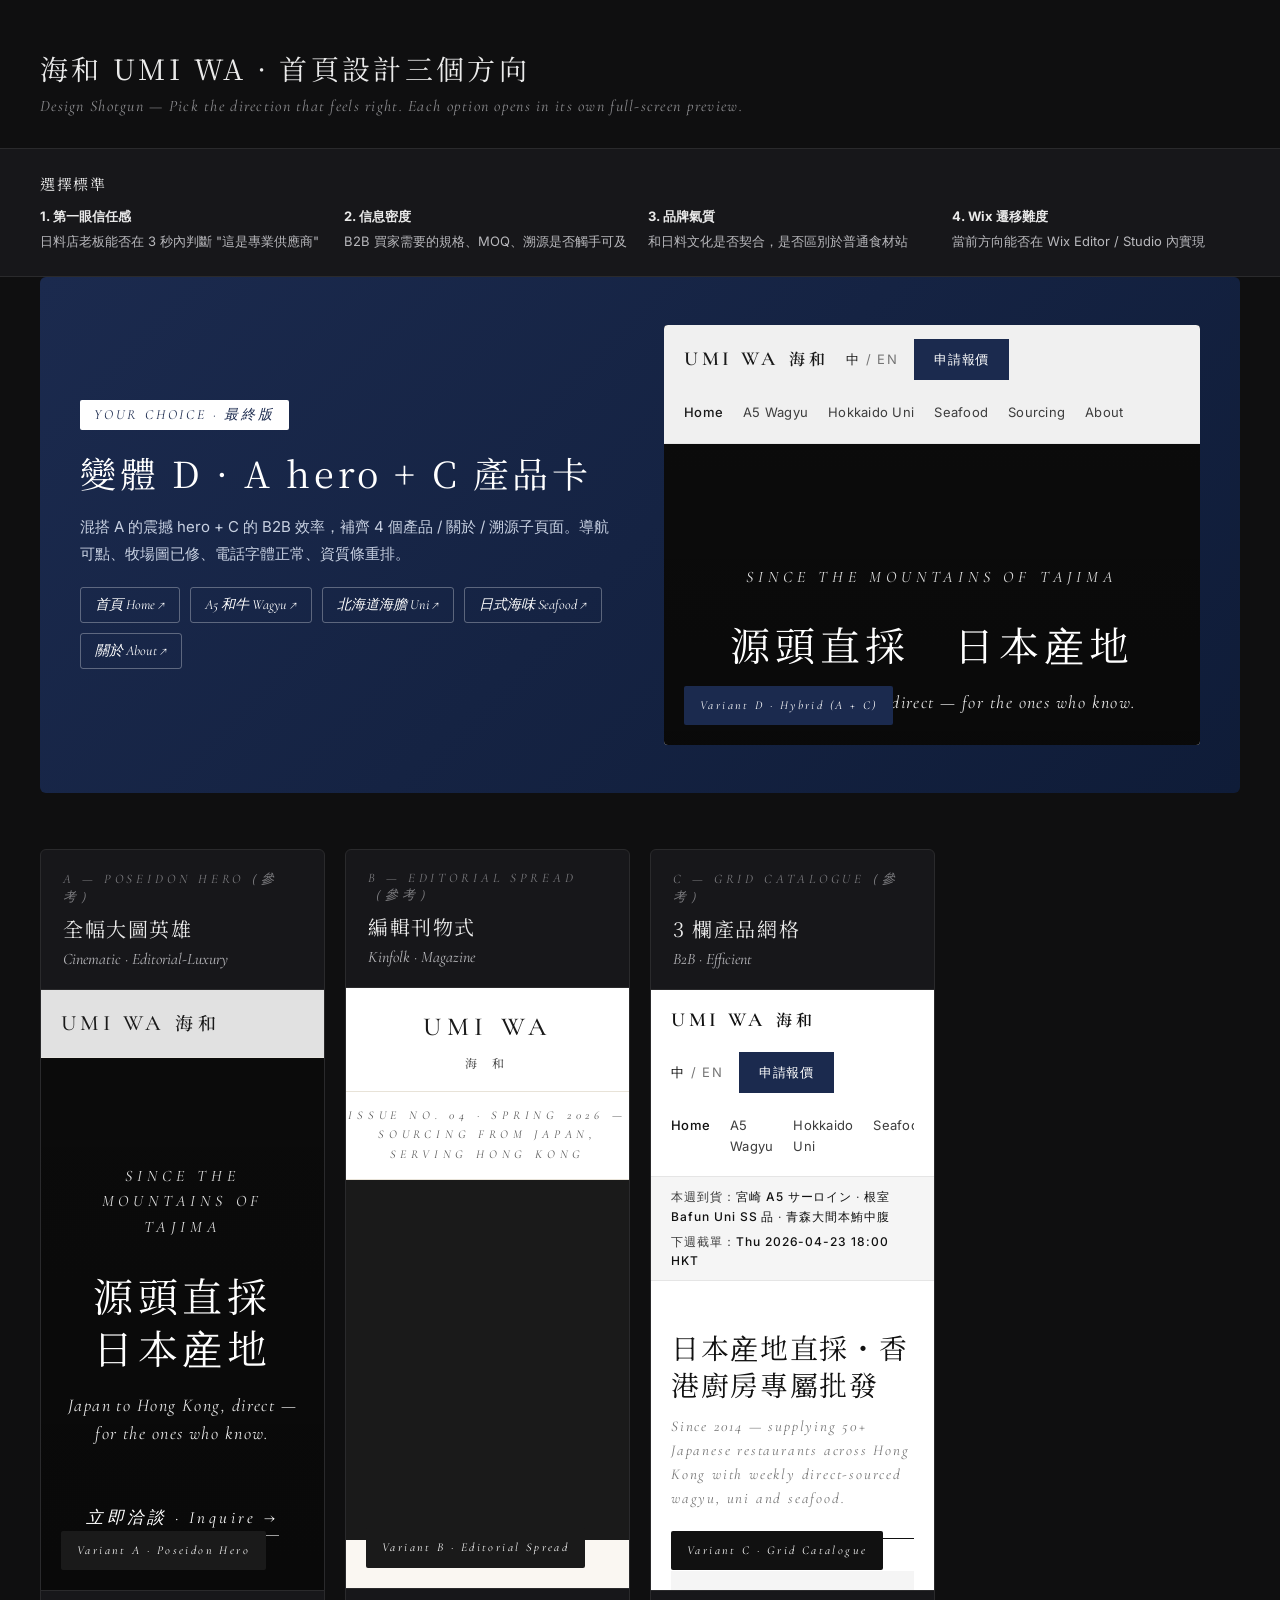
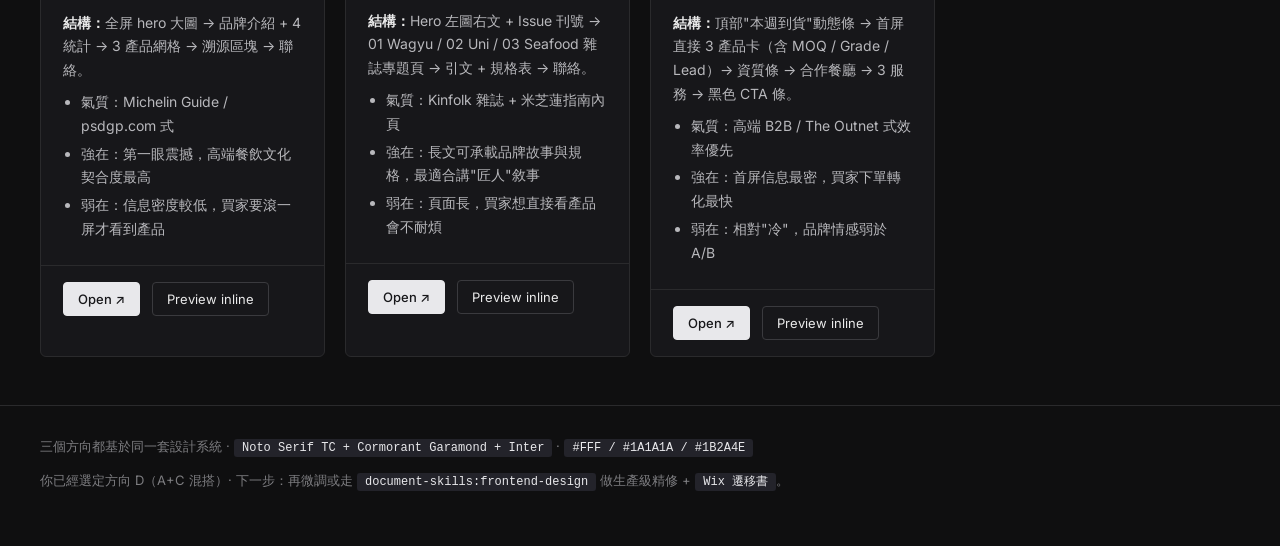
==== index.html @ c796cde1 "init: 海和 wagyuunihk 3-variant prototypes + hybrid D" ====
<!doctype html>
<html lang="zh-Hant">
<head>
<meta charset="utf-8">
<meta name="viewport" content="width=device-width,initial-scale=1">
<title>海和 UMI WA · 三個方向對比板 Design Shotgun</title>
<link href="https://fonts.googleapis.com/css2?family=Cormorant+Garamond:ital,wght@0,500;1,400&family=Inter:wght@400;500;600&family=Noto+Serif+TC:wght@400;500&display=swap" rel="stylesheet">
<style>
  *, *::before, *::after { box-sizing: border-box; }
  body { margin: 0; font-family: "Inter", "PingFang TC", sans-serif; background: #0f0f10; color: #eaeaea; }
  a { color: inherit; text-decoration: none; }
  header {
    padding: 48px 40px 32px; border-bottom: 1px solid #2a2a2c;
  }
  h1 {
    font-family: "Noto Serif TC", serif; font-weight: 400; font-size: 28px; letter-spacing: .12em; margin: 0 0 8px;
  }
  header p {
    font-family: "Cormorant Garamond", serif; font-style: italic; color: #8b8b8e; font-size: 16px; letter-spacing: .08em; margin: 0;
  }
  .grid {
    display: grid; grid-template-columns: repeat(4, 1fr); gap: 20px; padding: 32px 40px 48px;
  }
  .hero-d {
    background: linear-gradient(135deg, #1b2a4e 0%, #0f1c38 100%);
    padding: 48px 40px; margin: 0 40px 24px;
    border-radius: 6px; color: #fff;
    display: grid; grid-template-columns: 1fr 1fr; gap: 48px; align-items: center;
  }
  .hero-d h2 {
    font-family: "Noto Serif TC", serif; font-weight: 400; font-size: 36px;
    letter-spacing: .1em; line-height: 1.3; margin: 0 0 16px;
  }
  .hero-d .tag {
    display: inline-block; background: #fff; color: #1b2a4e; padding: 6px 14px;
    font-family: "Cormorant Garamond", serif; font-style: italic; font-size: 14px;
    letter-spacing: .2em; border-radius: 2px; margin-bottom: 20px;
  }
  .hero-d p { color: #c8d1e2; line-height: 1.8; font-size: 15px; margin-bottom: 20px; }
  .hero-d .pages {
    display: flex; flex-wrap: wrap; gap: 10px; margin-top: 20px;
  }
  .hero-d .pages a {
    font-family: "Cormorant Garamond", serif; font-style: italic; font-size: 14px;
    color: #fff; border: 1px solid rgba(255,255,255,.3); padding: 8px 14px; border-radius: 3px;
    transition: all .15s;
  }
  .hero-d .pages a:hover { background: #fff; color: #1b2a4e; }
  .hero-d iframe { border: none; border-radius: 4px; height: 420px; width: 100%; background: #fff; }
  .card.recommended::before {
    content: "★ 你選定的方向"; position: absolute; top: -10px; left: 18px;
    background: #1b2a4e; color: #fff; padding: 4px 12px; font-size: 11px;
    font-family: "Cormorant Garamond", serif; font-style: italic; letter-spacing: .2em;
    border-radius: 2px;
  }
  .card { position: relative; }
  .card {
    background: #17171a; border: 1px solid #2a2a2c; border-radius: 6px; overflow: hidden; display: flex; flex-direction: column;
    transition: border-color .2s;
  }
  .card:hover { border-color: #555; }
  .card-head {
    padding: 20px 22px; border-bottom: 1px solid #2a2a2c;
  }
  .card-num {
    font-family: "Cormorant Garamond", serif; font-style: italic; font-size: 13px; letter-spacing: .3em;
    color: #7d7d80; text-transform: uppercase; margin-bottom: 8px;
  }
  .card-name {
    font-family: "Noto Serif TC", serif; font-size: 20px; letter-spacing: .08em; margin-bottom: 6px;
  }
  .card-tag {
    font-family: "Cormorant Garamond", serif; font-style: italic; color: #b8b8bc; font-size: 16px;
  }
  iframe {
    width: 100%; height: 600px; border: none; background: #fff;
    transform-origin: top left;
  }
  .card-desc {
    padding: 20px 22px; border-top: 1px solid #2a2a2c; font-size: 14px; color: #b8b8bc; line-height: 1.7;
  }
  .card-desc ul { margin: 8px 0 0; padding-left: 18px; }
  .card-desc li { margin-bottom: 4px; }
  .card-actions {
    padding: 16px 22px; border-top: 1px solid #2a2a2c; display: flex; gap: 12px;
  }
  .btn {
    font-size: 13px; padding: 8px 14px; border: 1px solid #3a3a3e; border-radius: 4px; color: #eaeaea;
  }
  .btn:hover { background: #23232a; border-color: #555; }
  .btn-primary { background: #e8e8eb; color: #17171a; border-color: #e8e8eb; font-weight: 500; }
  .btn-primary:hover { background: #fff; }
  footer {
    padding: 32px 40px 56px; border-top: 1px solid #2a2a2c; color: #7d7d80; font-size: 13px;
  }
  footer code { background: #23232a; padding: 2px 8px; border-radius: 3px; color: #e8e8eb; font-size: 12px; }
  .criteria {
    padding: 24px 40px; background: #17171a; border-bottom: 1px solid #2a2a2c;
  }
  .criteria h3 { font-family: "Noto Serif TC", serif; font-weight: 400; font-size: 15px; letter-spacing: .1em; margin: 0 0 12px; color: #eaeaea; }
  .criteria-grid { display: grid; grid-template-columns: repeat(4, 1fr); gap: 16px; }
  .criteria-item { font-size: 13px; color: #b8b8bc; line-height: 1.6; }
  .criteria-item b { color: #eaeaea; display: block; margin-bottom: 4px; }
</style>
</head>
<body>

<header>
  <h1>海和 UMI WA · 首頁設計三個方向</h1>
  <p>Design Shotgun — Pick the direction that feels right. Each option opens in its own full-screen preview.</p>
</header>

<section class="criteria">
  <h3>選擇標準</h3>
  <div class="criteria-grid">
    <div class="criteria-item"><b>1. 第一眼信任感</b>日料店老板能否在 3 秒內判斷 "這是專業供應商"</div>
    <div class="criteria-item"><b>2. 信息密度</b>B2B 買家需要的規格、MOQ、溯源是否觸手可及</div>
    <div class="criteria-item"><b>3. 品牌氣質</b>和日料文化是否契合，是否區別於普通食材站</div>
    <div class="criteria-item"><b>4. Wix 遷移難度</b>當前方向能否在 Wix Editor / Studio 內實現</div>
  </div>
</section>

<section class="hero-d">
  <div>
    <div class="tag">YOUR CHOICE · 最終版</div>
    <h2>變體 D · A hero + C 產品卡</h2>
    <p>混搭 A 的震撼 hero + C 的 B2B 效率，補齊 4 個產品 / 關於 / 溯源子頁面。導航可點、牧場圖已修、電話字體正常、資質條重排。</p>
    <div class="pages">
      <a href="variant-d/index.html" target="_blank">首頁 Home ↗</a>
      <a href="variant-d/wagyu.html" target="_blank">A5 和牛 Wagyu ↗</a>
      <a href="variant-d/uni.html" target="_blank">北海道海膽 Uni ↗</a>
      <a href="variant-d/seafood.html" target="_blank">日式海味 Seafood ↗</a>
      <a href="variant-d/about.html" target="_blank">關於 About ↗</a>
    </div>
  </div>
  <iframe src="variant-d/index.html" title="Variant D preview"></iframe>
</section>

<section class="grid">

  <div class="card">
    <div class="card-head">
      <div class="card-num">A — Poseidon Hero（參考）</div>
      <div class="card-name">全幅大圖英雄</div>
      <div class="card-tag">Cinematic · Editorial-Luxury</div>
    </div>
    <iframe src="variant-a/index.html" title="Variant A"></iframe>
    <div class="card-desc">
      <strong style="color:#eaeaea">結構：</strong>全屏 hero 大圖 → 品牌介紹 + 4 統計 → 3 產品網格 → 溯源區塊 → 聯絡。
      <ul>
        <li>氣質：Michelin Guide / psdgp.com 式</li>
        <li>強在：第一眼震撼，高端餐飲文化契合度最高</li>
        <li>弱在：信息密度較低，買家要滾一屏才看到產品</li>
      </ul>
    </div>
    <div class="card-actions">
      <a class="btn btn-primary" href="variant-a/index.html" target="_blank">Open ↗</a>
      <a class="btn" href="variant-a/index.html">Preview inline</a>
    </div>
  </div>

  <div class="card">
    <div class="card-head">
      <div class="card-num">B — Editorial Spread（參考）</div>
      <div class="card-name">編輯刊物式</div>
      <div class="card-tag">Kinfolk · Magazine</div>
    </div>
    <iframe src="variant-b/index.html" title="Variant B"></iframe>
    <div class="card-desc">
      <strong style="color:#eaeaea">結構：</strong>Hero 左圖右文 + Issue 刊號 → 01 Wagyu / 02 Uni / 03 Seafood 雜誌專題頁 → 引文 + 規格表 → 聯絡。
      <ul>
        <li>氣質：Kinfolk 雜誌 + 米芝蓮指南內頁</li>
        <li>強在：長文可承載品牌故事與規格，最適合講"匠人"敘事</li>
        <li>弱在：頁面長，買家想直接看產品會不耐煩</li>
      </ul>
    </div>
    <div class="card-actions">
      <a class="btn btn-primary" href="variant-b/index.html" target="_blank">Open ↗</a>
      <a class="btn" href="variant-b/index.html">Preview inline</a>
    </div>
  </div>

  <div class="card">
    <div class="card-head">
      <div class="card-num">C — Grid Catalogue（參考）</div>
      <div class="card-name">3 欄產品網格</div>
      <div class="card-tag">B2B · Efficient</div>
    </div>
    <iframe src="variant-c/index.html" title="Variant C"></iframe>
    <div class="card-desc">
      <strong style="color:#eaeaea">結構：</strong>頂部"本週到貨"動態條 → 首屏直接 3 產品卡（含 MOQ / Grade / Lead）→ 資質條 → 合作餐廳 → 3 服務 → 黑色 CTA 條。
      <ul>
        <li>氣質：高端 B2B / The Outnet 式效率優先</li>
        <li>強在：首屏信息最密，買家下單轉化最快</li>
        <li>弱在：相對"冷"，品牌情感弱於 A/B</li>
      </ul>
    </div>
    <div class="card-actions">
      <a class="btn btn-primary" href="variant-c/index.html" target="_blank">Open ↗</a>
      <a class="btn" href="variant-c/index.html">Preview inline</a>
    </div>
  </div>

</section>

<footer>
  三個方向都基於同一套設計系統 · <code>Noto Serif TC + Cormorant Garamond + Inter</code> · <code>#FFF / #1A1A1A / #1B2A4E</code><br><br>
  你已經選定方向 D（A+C 混搭）· 下一步：再微調或走 <code>document-skills:frontend-design</code> 做生產級精修 + <code>Wix 遷移書</code>。
</footer>

</body>
</html>
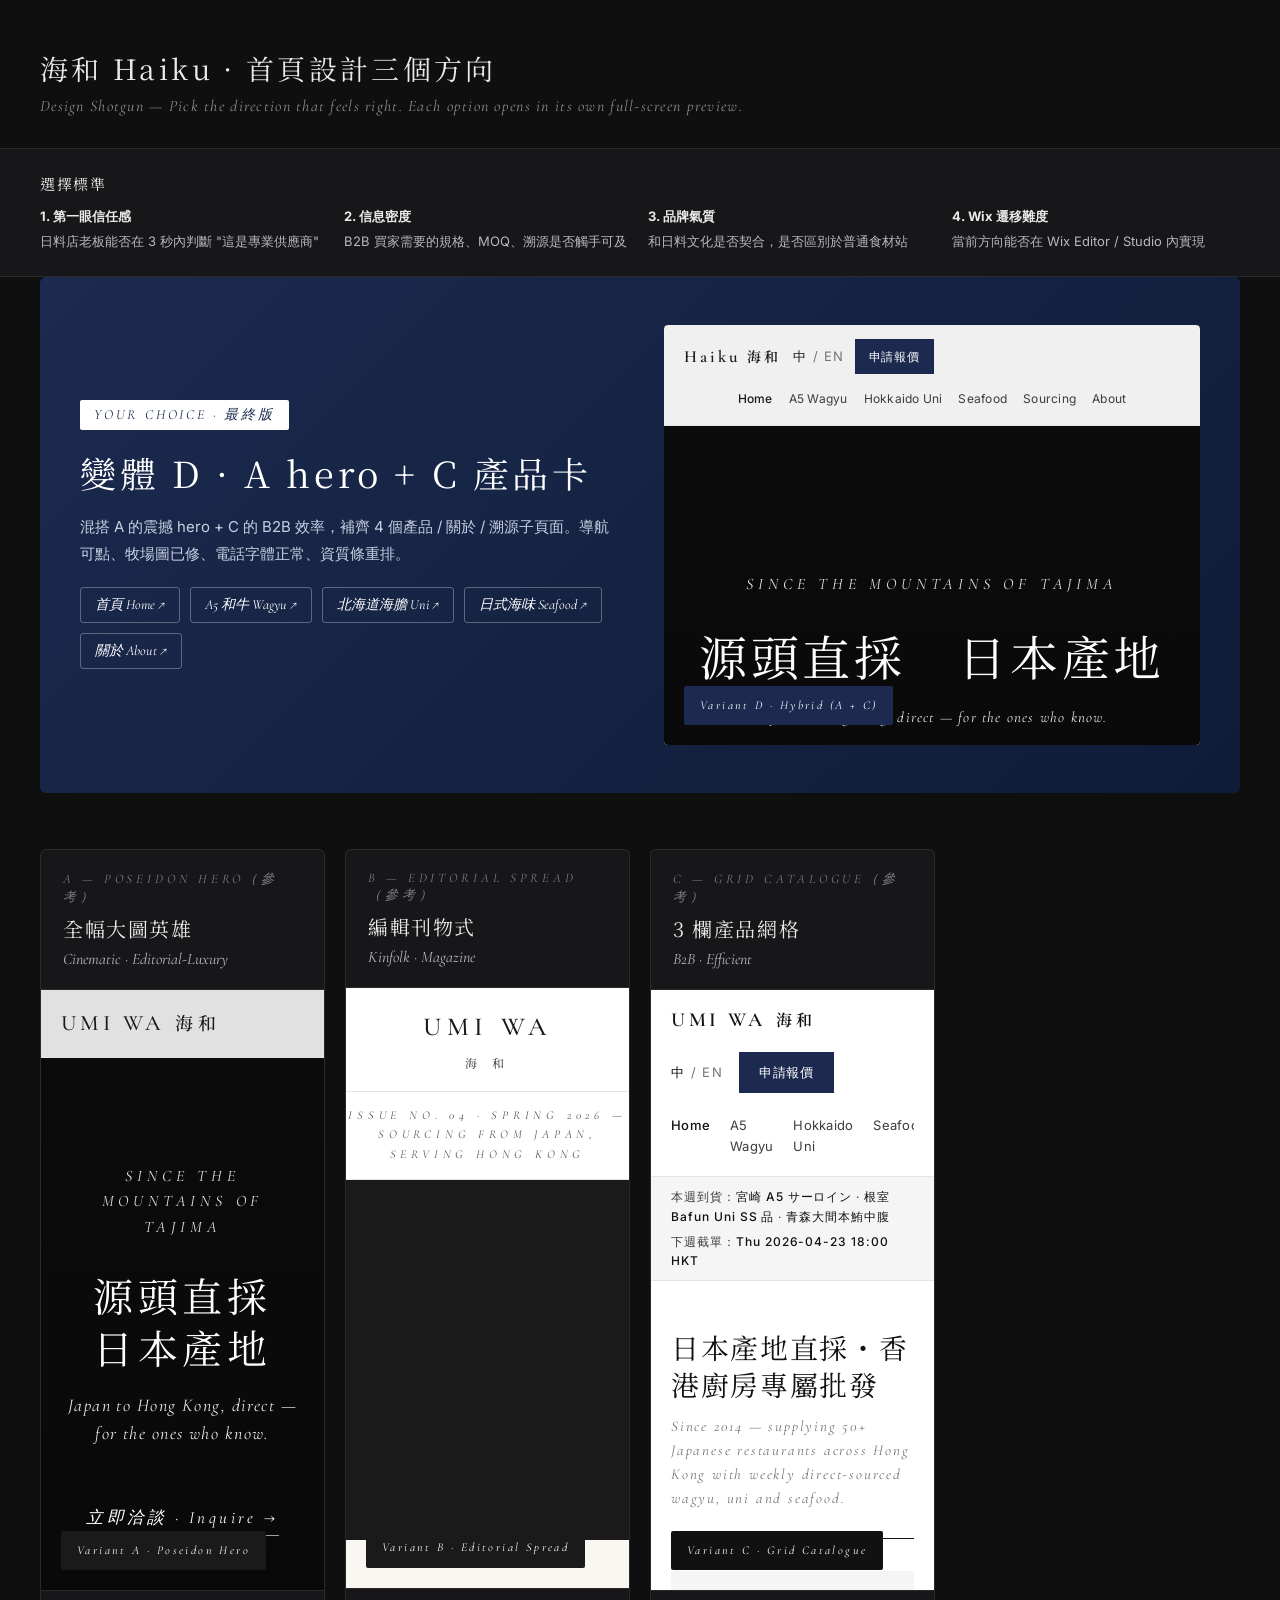
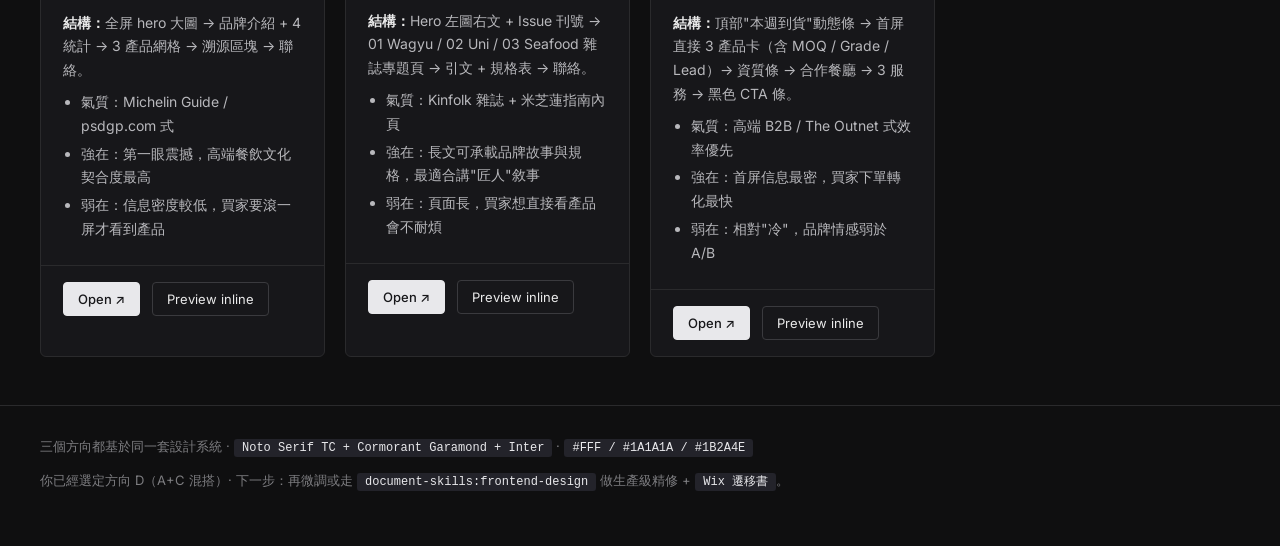
==== commit 5e19e85c: "content: rebrand to Haiku + content refresh across site - Rebrand UMI WA → Haiku across all active p" ====
--- a/index.html
+++ b/index.html
@@ -3,7 +3,7 @@
 <head>
 <meta charset="utf-8">
 <meta name="viewport" content="width=device-width,initial-scale=1">
-<title>海和 UMI WA · 三個方向對比板 Design Shotgun</title>
+<title>海和 Haiku · 三個方向對比板 Design Shotgun</title>
 <link href="https://fonts.googleapis.com/css2?family=Cormorant+Garamond:ital,wght@0,500;1,400&family=Inter:wght@400;500;600&family=Noto+Serif+TC:wght@400;500&display=swap" rel="stylesheet">
 <style>
   *, *::before, *::after { box-sizing: border-box; }
@@ -106,7 +106,7 @@
 <body>
 
 <header>
-  <h1>海和 UMI WA · 首頁設計三個方向</h1>
+  <h1>海和 Haiku · 首頁設計三個方向</h1>
   <p>Design Shotgun — Pick the direction that feels right. Each option opens in its own full-screen preview.</p>
 </header>
 
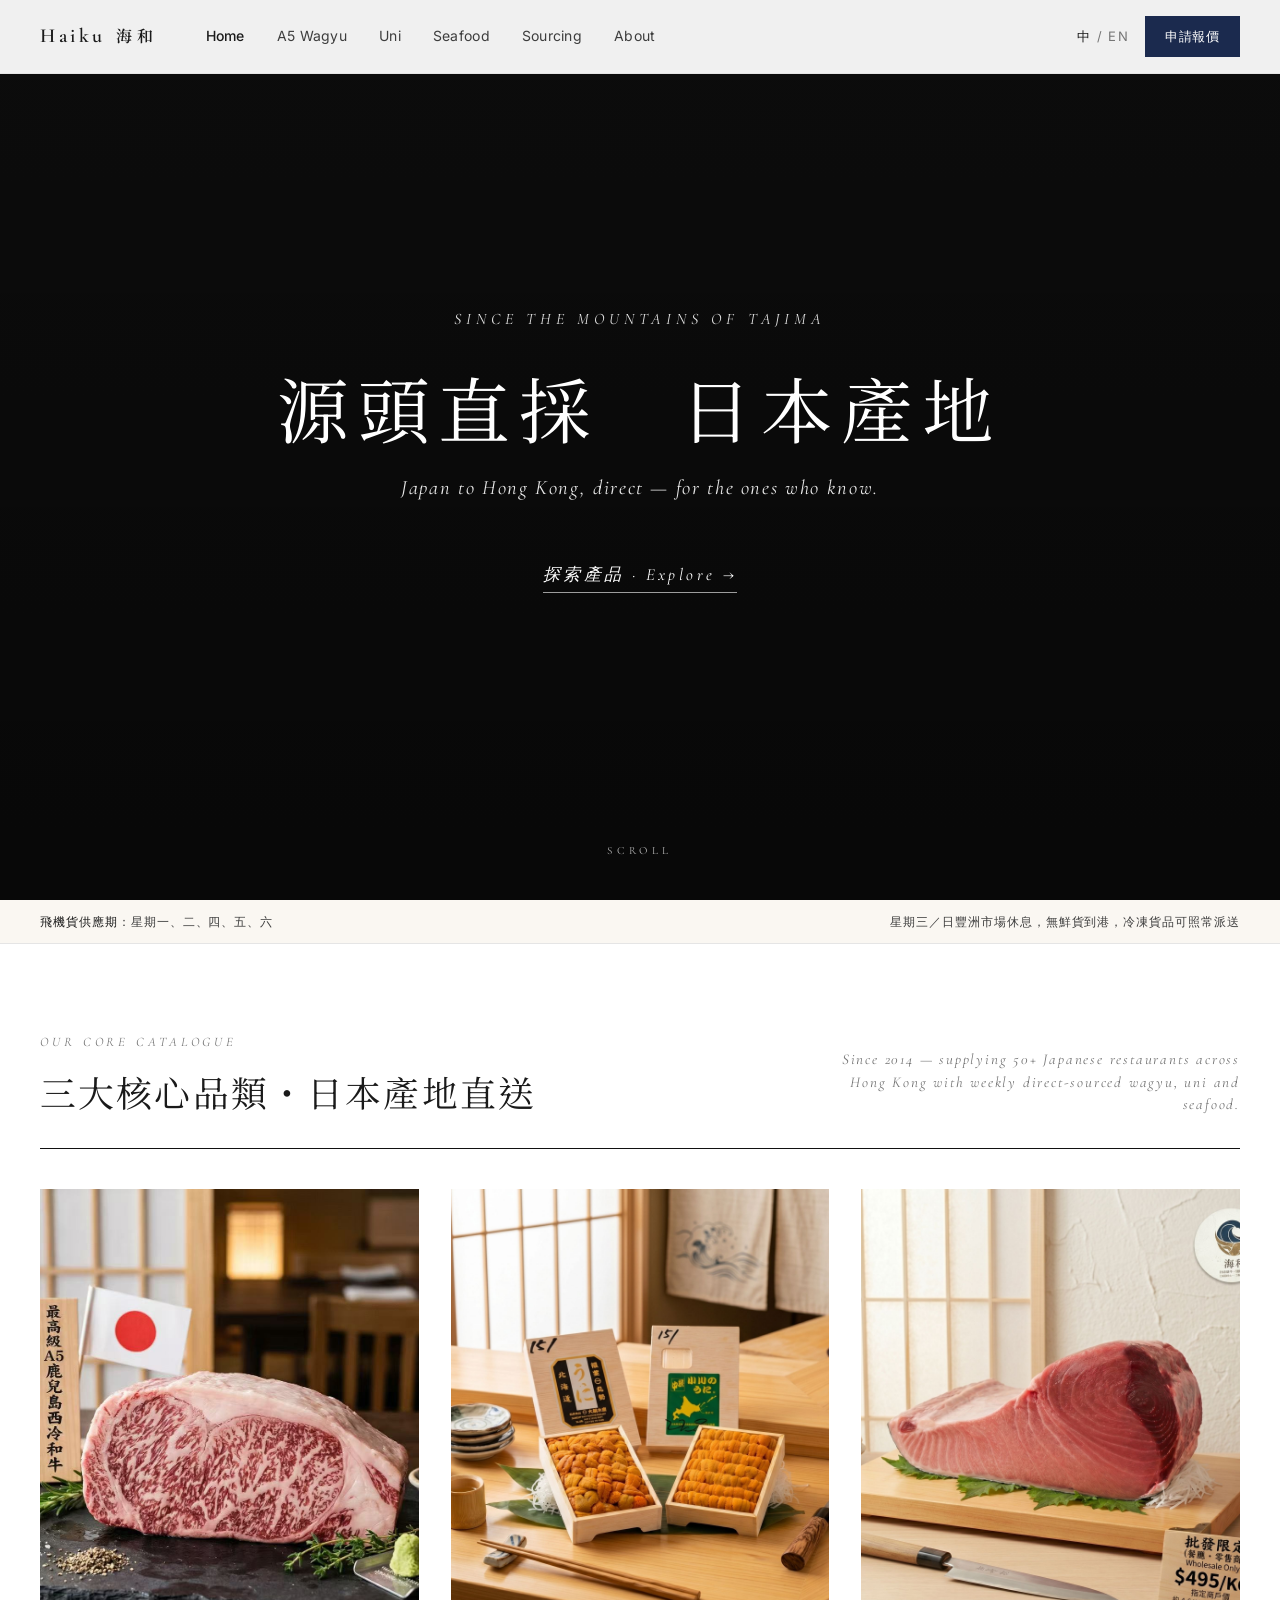
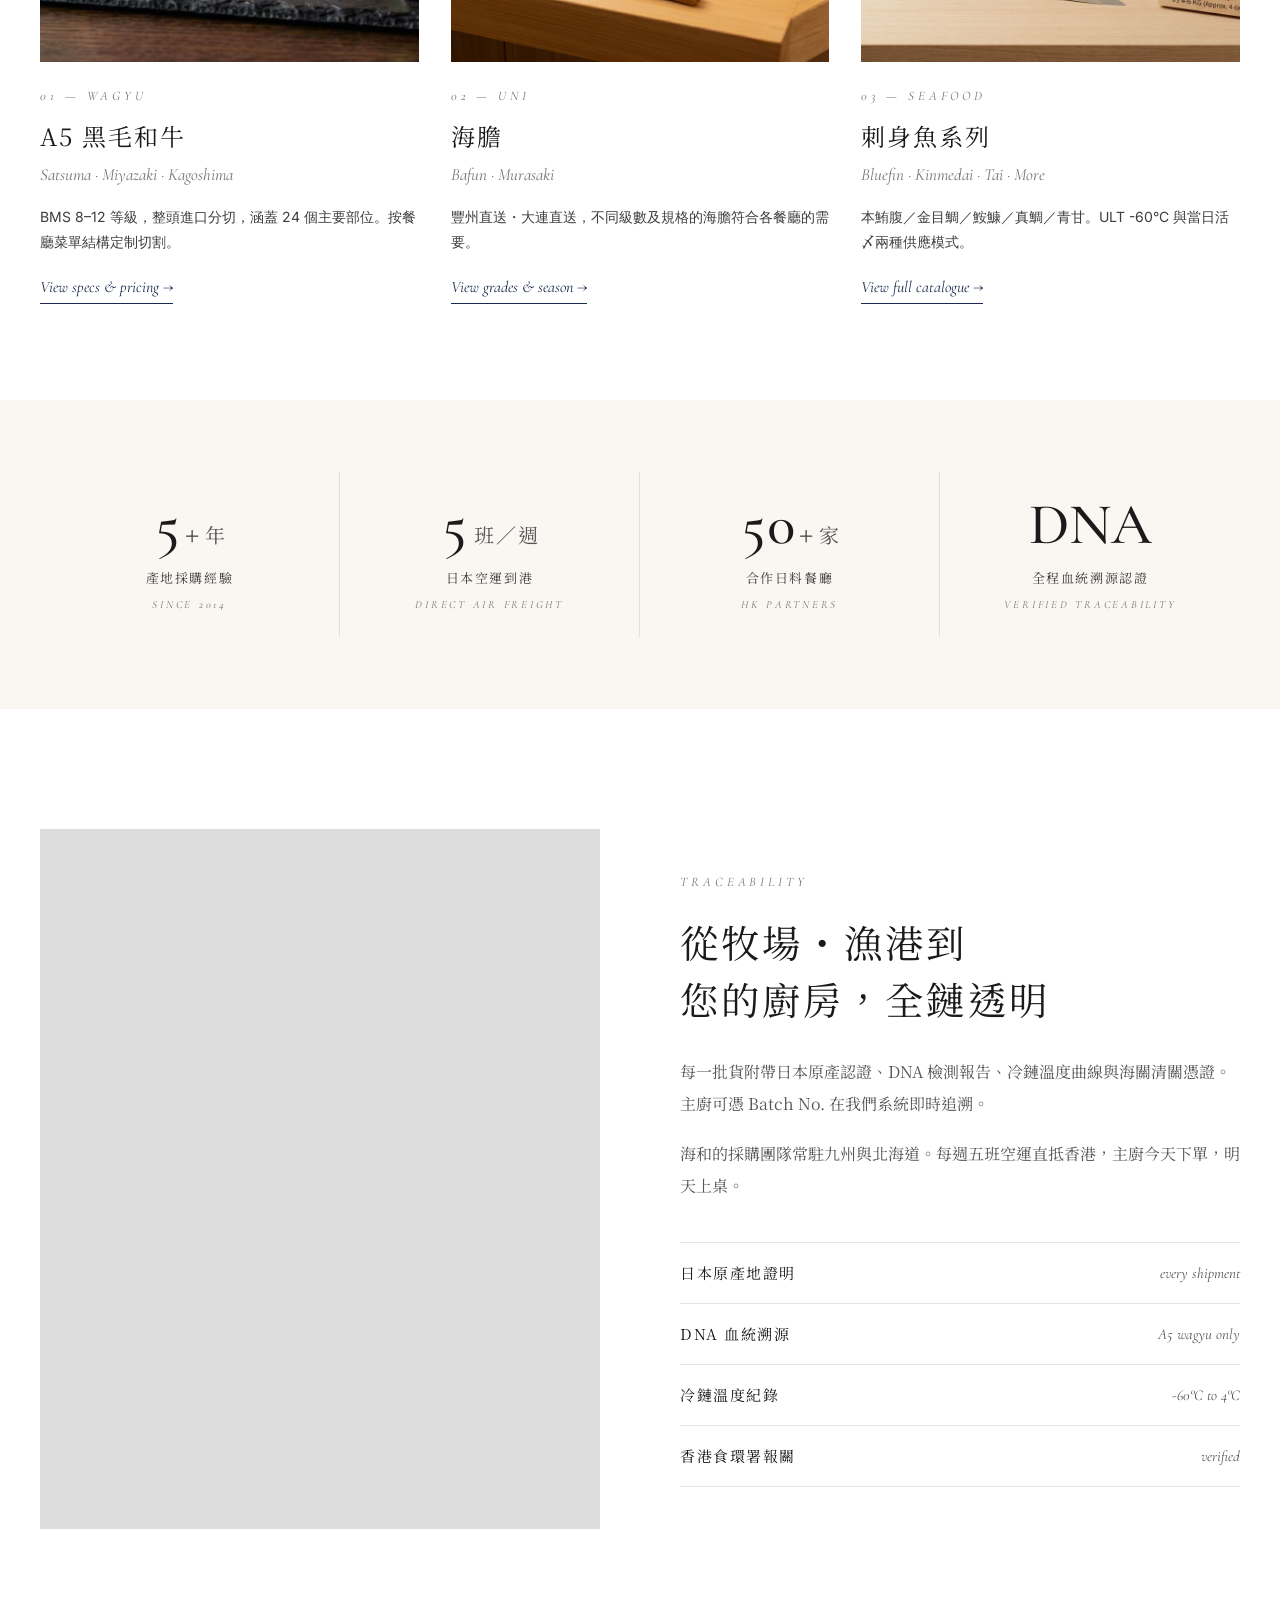
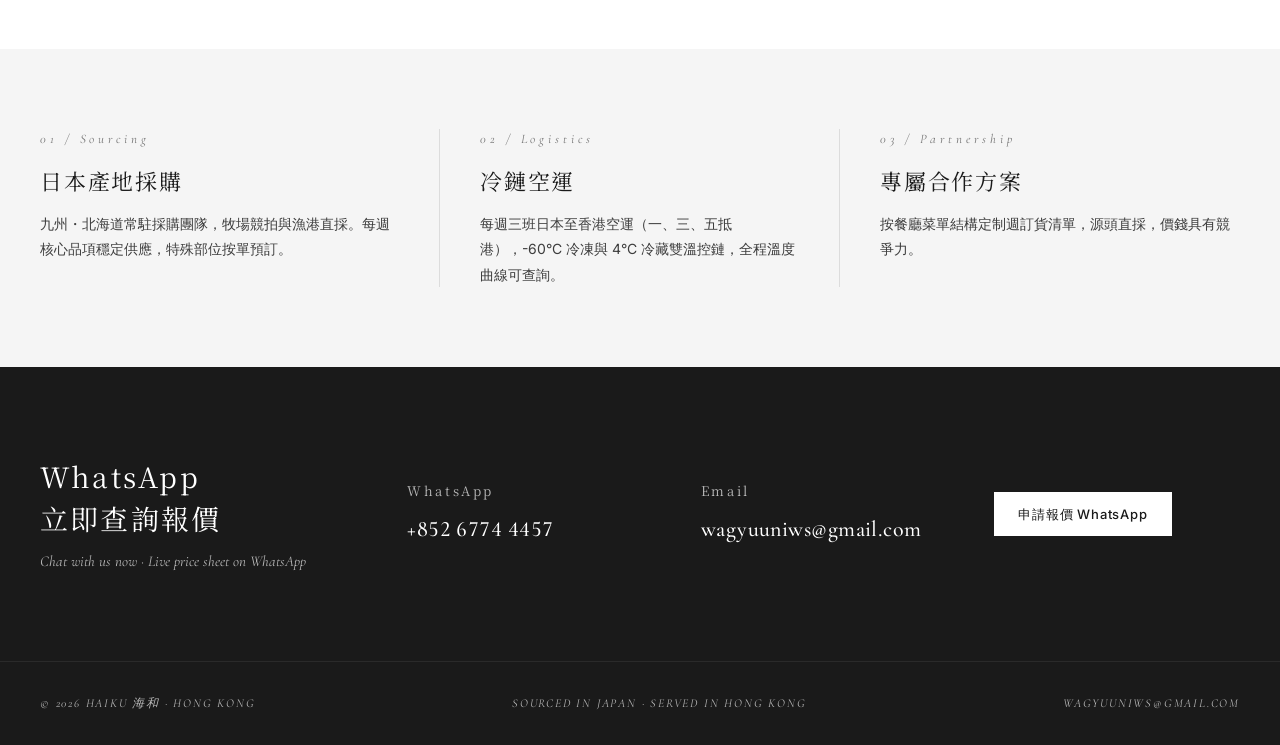
==== commit aa35ef89: "chore: promote variant-d to repo root for production launch - Move variant-d/* → repo root (index, w" ====
--- a/index.html
+++ b/index.html
@@ -3,209 +3,519 @@
 <head>
 <meta charset="utf-8">
 <meta name="viewport" content="width=device-width,initial-scale=1">
-<title>海和 Haiku · 三個方向對比板 Design Shotgun</title>
-<link href="https://fonts.googleapis.com/css2?family=Cormorant+Garamond:ital,wght@0,500;1,400&family=Inter:wght@400;500;600&family=Noto+Serif+TC:wght@400;500&display=swap" rel="stylesheet">
+<title>海和 Haiku — 日本產地直送・香港高端餐飲批發</title>
+<link rel="preconnect" href="https://fonts.googleapis.com">
+<link rel="preconnect" href="https://fonts.gstatic.com" crossorigin>
+<link href="https://fonts.googleapis.com/css2?family=Cormorant+Garamond:ital,wght@0,400;0,500;0,600;1,400;1,500&family=Inter:wght@300;400;500;600&family=Noto+Serif+TC:wght@300;400;500;600;700&display=swap" rel="stylesheet">
 <style>
   *, *::before, *::after { box-sizing: border-box; }
-  body { margin: 0; font-family: "Inter", "PingFang TC", sans-serif; background: #0f0f10; color: #eaeaea; }
+  :root {
+    --ink: #1a1a1a;
+    --ink-70: #3d3d3d;
+    --ink-60: #555;
+    --ink-50: #757575;
+    --ink-30: #b8b8b8;
+    --line: #e5e5e5;
+    --line-strong: #111;
+    --paper: #ffffff;
+    --cream: #faf7f2;
+    --gray: #f5f5f5;
+    --navy: #1b2a4e;
+    --navy-hover: #0f1c38;
+    --serif-zh: "Noto Serif TC", serif;
+    --serif-en: "Cormorant Garamond", Georgia, serif;
+    --sans: "Inter", -apple-system, "PingFang TC", "Microsoft JhengHei", sans-serif;
+  }
+  html, body { margin: 0; padding: 0; }
+  body {
+    font-family: var(--sans); color: var(--ink); background: var(--paper);
+    -webkit-font-smoothing: antialiased; line-height: 1.6;
+  }
   a { color: inherit; text-decoration: none; }
-  header {
-    padding: 48px 40px 32px; border-bottom: 1px solid #2a2a2c;
-  }
-  h1 {
-    font-family: "Noto Serif TC", serif; font-weight: 400; font-size: 28px; letter-spacing: .12em; margin: 0 0 8px;
-  }
-  header p {
-    font-family: "Cormorant Garamond", serif; font-style: italic; color: #8b8b8e; font-size: 16px; letter-spacing: .08em; margin: 0;
-  }
-  .grid {
-    display: grid; grid-template-columns: repeat(4, 1fr); gap: 20px; padding: 32px 40px 48px;
-  }
-  .hero-d {
-    background: linear-gradient(135deg, #1b2a4e 0%, #0f1c38 100%);
-    padding: 48px 40px; margin: 0 40px 24px;
-    border-radius: 6px; color: #fff;
-    display: grid; grid-template-columns: 1fr 1fr; gap: 48px; align-items: center;
-  }
-  .hero-d h2 {
-    font-family: "Noto Serif TC", serif; font-weight: 400; font-size: 36px;
-    letter-spacing: .1em; line-height: 1.3; margin: 0 0 16px;
-  }
-  .hero-d .tag {
-    display: inline-block; background: #fff; color: #1b2a4e; padding: 6px 14px;
-    font-family: "Cormorant Garamond", serif; font-style: italic; font-size: 14px;
-    letter-spacing: .2em; border-radius: 2px; margin-bottom: 20px;
-  }
-  .hero-d p { color: #c8d1e2; line-height: 1.8; font-size: 15px; margin-bottom: 20px; }
-  .hero-d .pages {
-    display: flex; flex-wrap: wrap; gap: 10px; margin-top: 20px;
-  }
-  .hero-d .pages a {
-    font-family: "Cormorant Garamond", serif; font-style: italic; font-size: 14px;
-    color: #fff; border: 1px solid rgba(255,255,255,.3); padding: 8px 14px; border-radius: 3px;
-    transition: all .15s;
-  }
-  .hero-d .pages a:hover { background: #fff; color: #1b2a4e; }
-  .hero-d iframe { border: none; border-radius: 4px; height: 420px; width: 100%; background: #fff; }
-  .card.recommended::before {
-    content: "★ 你選定的方向"; position: absolute; top: -10px; left: 18px;
-    background: #1b2a4e; color: #fff; padding: 4px 12px; font-size: 11px;
-    font-family: "Cormorant Garamond", serif; font-style: italic; letter-spacing: .2em;
-    border-radius: 2px;
-  }
-  .card { position: relative; }
+  img { display: block; max-width: 100%; }
+
+  /* ========== NAV (from C, refined) ========== */
+  .nav {
+    position: fixed; inset: 0 0 auto 0; z-index: 20;
+    background: rgba(255,255,255,.94);
+    backdrop-filter: saturate(140%) blur(14px);
+    border-bottom: 1px solid var(--line);
+  }
+  .nav-inner {
+    max-width: 1440px; margin: 0 auto;
+    padding: 16px 40px; display: flex; align-items: center; gap: 48px;
+  }
+  .mark { font-family: var(--serif-en); font-weight: 600; font-size: 20px; letter-spacing: .18em; }
+  .mark .zh { font-family: var(--serif-zh); margin-left: 10px; font-size: 16px; letter-spacing: .3em; }
+  .menu { display: flex; gap: 32px; flex: 1; font-size: 14px; letter-spacing: .02em; }
+  .menu a { padding: 6px 0; color: var(--ink-70); }
+  .menu a:hover, .menu a.active { color: var(--ink); font-weight: 500; }
+  .nav-right { display: flex; align-items: center; gap: 16px; font-size: 13px; }
+  .lang { color: var(--ink-50); letter-spacing: .1em; }
+  .lang .on { color: var(--ink); font-weight: 500; }
+  .btn-primary {
+    background: var(--navy); color: #fff; padding: 10px 20px; font-size: 13px;
+    letter-spacing: .06em; font-weight: 500; transition: background .15s;
+  }
+  .btn-primary:hover { background: var(--navy-hover); }
+
+  /* ========== HERO (from A, full-bleed cinematic) ========== */
+  .hero {
+    position: relative; width: 100%; height: 100vh; min-height: 720px; max-height: 920px;
+    background: #111 center/cover no-repeat;
+    background-image:
+      linear-gradient(rgba(0,0,0,.3), rgba(0,0,0,.55)),
+      url("https://images.unsplash.com/photo-1558030006-450675393462?w=2400&q=85&auto=format&fit=crop");
+  }
+  .hero-copy {
+    position: absolute; inset: 0; display: flex; flex-direction: column;
+    align-items: center; justify-content: center; color: #fff; text-align: center; padding: 0 24px;
+  }
+  .eyebrow {
+    font-family: var(--serif-en); font-style: italic; font-size: 16px; letter-spacing: .3em;
+    text-transform: uppercase; opacity: .88; margin-bottom: 28px;
+  }
+  .hero h1 {
+    font-family: var(--serif-zh); font-weight: 400;
+    font-size: clamp(40px, 5.6vw, 76px); letter-spacing: .12em; line-height: 1.3; margin: 0 0 18px;
+  }
+  .hero-sub {
+    font-family: var(--serif-en); font-size: clamp(18px, 1.6vw, 24px); font-style: italic; opacity: .9;
+    letter-spacing: .08em; margin-bottom: 56px;
+  }
+  .hero-cta {
+    font-family: var(--serif-en); font-size: 17px; letter-spacing: .2em; font-style: italic;
+    padding-bottom: 4px; border-bottom: 1px solid rgba(255,255,255,.6);
+    transition: border-color .2s;
+  }
+  .hero-cta:hover { border-bottom-color: #fff; }
+  .scroll-hint {
+    position: absolute; bottom: 40px; left: 50%; transform: translateX(-50%);
+    font-family: var(--serif-en); font-size: 11px; letter-spacing: .4em; color: #fff; opacity: .7;
+  }
+
+  /* ========== UTILITY STRIP (from C) ========== */
+  .utility {
+    border-bottom: 1px solid var(--line); background: var(--cream);
+    font-size: 12px; color: var(--ink-70); letter-spacing: .08em;
+  }
+  .utility-inner {
+    max-width: 1440px; margin: 0 auto; padding: 12px 40px;
+    display: flex; justify-content: space-between;
+  }
+  .utility b { font-weight: 500; color: var(--ink); }
+
+  /* ========== PRODUCT GRID (from C, polished) ========== */
+  main { max-width: 1440px; margin: 0 auto; padding: 0 40px; }
+  .fold-head {
+    display: flex; justify-content: space-between; align-items: end;
+    padding: 88px 0 32px; border-bottom: 1px solid var(--line-strong);
+  }
+  .fold-head .lbl {
+    font-family: var(--serif-en); font-style: italic; font-size: 13px; letter-spacing: .3em;
+    text-transform: uppercase; color: var(--ink-50); margin-bottom: 16px;
+  }
+  .fold-head h2 {
+    font-family: var(--serif-zh); font-weight: 400;
+    font-size: clamp(28px, 2.8vw, 40px); letter-spacing: .06em; margin: 0; line-height: 1.3;
+  }
+  .fold-head .h-en {
+    font-family: var(--serif-en); font-style: italic; font-size: 15px; color: var(--ink-50);
+    letter-spacing: .12em; max-width: 420px; text-align: right; line-height: 1.5;
+  }
+
+  .product-grid {
+    display: grid; grid-template-columns: repeat(3, 1fr); gap: 32px;
+    padding: 40px 0 96px;
+  }
   .card {
-    background: #17171a; border: 1px solid #2a2a2c; border-radius: 6px; overflow: hidden; display: flex; flex-direction: column;
-    transition: border-color .2s;
-  }
-  .card:hover { border-color: #555; }
-  .card-head {
-    padding: 20px 22px; border-bottom: 1px solid #2a2a2c;
-  }
-  .card-num {
-    font-family: "Cormorant Garamond", serif; font-style: italic; font-size: 13px; letter-spacing: .3em;
-    color: #7d7d80; text-transform: uppercase; margin-bottom: 8px;
+    display: flex; flex-direction: column; background: #fff;
+    transition: transform .3s ease;
+  }
+  .card:hover { transform: translateY(-6px); }
+  .card-img {
+    aspect-ratio: 4/5; background: var(--gray) center/cover no-repeat;
+    margin-bottom: 24px; overflow: hidden;
+  }
+  .card-img.wagyu { background-image: url("img/wagyu.jpg"); }
+  .card-img.uni { background-image: url("img/uni.jpg"); }
+  .card-img.sea { background-image: url("img/seafood.jpg"); }
+  .card-cat {
+    font-family: var(--serif-en); font-style: italic; font-size: 13px; letter-spacing: .3em;
+    text-transform: uppercase; color: var(--ink-50); margin-bottom: 10px;
   }
   .card-name {
-    font-family: "Noto Serif TC", serif; font-size: 20px; letter-spacing: .08em; margin-bottom: 6px;
-  }
-  .card-tag {
-    font-family: "Cormorant Garamond", serif; font-style: italic; color: #b8b8bc; font-size: 16px;
-  }
-  iframe {
-    width: 100%; height: 600px; border: none; background: #fff;
-    transform-origin: top left;
+    font-family: var(--serif-zh); font-size: 24px; font-weight: 400; letter-spacing: .08em;
+    margin-bottom: 6px;
+  }
+  .card-en {
+    font-family: var(--serif-en); font-style: italic; font-size: 17px; color: var(--ink-50); margin-bottom: 16px;
   }
   .card-desc {
-    padding: 20px 22px; border-top: 1px solid #2a2a2c; font-size: 14px; color: #b8b8bc; line-height: 1.7;
-  }
-  .card-desc ul { margin: 8px 0 0; padding-left: 18px; }
-  .card-desc li { margin-bottom: 4px; }
-  .card-actions {
-    padding: 16px 22px; border-top: 1px solid #2a2a2c; display: flex; gap: 12px;
-  }
-  .btn {
-    font-size: 13px; padding: 8px 14px; border: 1px solid #3a3a3e; border-radius: 4px; color: #eaeaea;
-  }
-  .btn:hover { background: #23232a; border-color: #555; }
-  .btn-primary { background: #e8e8eb; color: #17171a; border-color: #e8e8eb; font-weight: 500; }
-  .btn-primary:hover { background: #fff; }
+    font-size: 14px; color: var(--ink-70); line-height: 1.8; margin-bottom: 20px;
+  }
+  .card-meta {
+    display: flex; gap: 18px; font-size: 12px; color: var(--ink-50);
+    padding-top: 18px; border-top: 1px solid var(--line); margin-bottom: 18px;
+    letter-spacing: .06em;
+  }
+  .card-meta .k b { color: var(--ink); font-weight: 500; margin-left: 5px; }
+  .card-link {
+    font-family: var(--serif-en); font-style: italic; font-size: 16px; color: var(--navy);
+    padding-bottom: 3px; border-bottom: 1px solid var(--navy); align-self: flex-start;
+  }
+
+  /* ========== CREDENTIALS BAND (merged A stats + C layout) ========== */
+  .creds {
+    background: var(--cream); padding: 72px 40px;
+  }
+  .creds-inner {
+    max-width: 1440px; margin: 0 auto;
+    display: grid; grid-template-columns: repeat(4, 1fr); gap: 0;
+  }
+  .cred {
+    text-align: center; padding: 24px;
+    border-right: 1px solid #e4e0d5;
+  }
+  .cred:last-child { border-right: none; }
+  .cred-num {
+    font-family: var(--serif-en); font-weight: 500; font-size: 58px; line-height: 1;
+    margin-bottom: 14px; color: var(--ink);
+    font-variant-numeric: tabular-nums; letter-spacing: 0;
+    display: flex; align-items: baseline; justify-content: center; gap: 6px;
+  }
+  .cred-num .unit {
+    font-family: var(--serif-zh); font-size: 20px; font-weight: 400;
+    color: var(--ink-60); letter-spacing: .1em;
+  }
+  .cred-num .plus {
+    font-family: var(--serif-en); font-size: 36px; font-weight: 400;
+    color: var(--ink-60); line-height: 1; margin-left: -2px;
+  }
+  .cred-label {
+    font-family: var(--serif-zh); font-size: 13px; color: var(--ink-70); letter-spacing: .12em;
+    line-height: 1.5;
+  }
+  .cred-sub {
+    font-family: var(--serif-en); font-style: italic; font-size: 11px; color: var(--ink-50);
+    letter-spacing: .25em; text-transform: uppercase; margin-top: 8px;
+  }
+
+  /* ========== TRACEABILITY (from A — editorial image+list) ========== */
+  .trust {
+    padding: 120px 40px;
+  }
+  .trust-inner {
+    max-width: 1280px; margin: 0 auto;
+    display: grid; grid-template-columns: 1fr 1fr; gap: 80px; align-items: center;
+  }
+  .trust-img {
+    aspect-ratio: 4/5;
+    background: #ddd center/cover no-repeat;
+    background-image: url("https://images.unsplash.com/photo-1500595046743-cd271d694d30?w=1600&q=85&auto=format&fit=crop");
+  }
+  .trust-copy .lbl {
+    font-family: var(--serif-en); font-style: italic; font-size: 13px; letter-spacing: .3em;
+    text-transform: uppercase; color: var(--ink-50); margin-bottom: 20px;
+  }
+  .trust-copy h3 {
+    font-family: var(--serif-zh); font-weight: 400;
+    font-size: clamp(30px, 3vw, 44px); letter-spacing: .08em; line-height: 1.5; margin: 0 0 28px;
+  }
+  .trust-copy p {
+    font-family: var(--serif-zh); font-size: 16px; line-height: 2; color: var(--ink-60); margin: 0 0 18px;
+  }
+  .trust-list {
+    margin: 40px 0 0; padding: 0; list-style: none; border-top: 1px solid var(--line);
+  }
+  .trust-list li {
+    padding: 18px 0; border-bottom: 1px solid var(--line);
+    display: flex; justify-content: space-between; font-family: var(--serif-zh); font-size: 15px;
+  }
+  .trust-list .k { color: var(--ink); letter-spacing: .1em; }
+  .trust-list .v { color: var(--ink-60); font-family: var(--serif-en); font-style: italic; }
+
+  /* ========== SERVICES (from C) ========== */
+  .services-wrap { background: var(--gray); }
+  .services {
+    max-width: 1440px; margin: 0 auto; padding: 80px 40px;
+    display: grid; grid-template-columns: repeat(3, 1fr); gap: 0;
+  }
+  .svc {
+    padding: 0 40px;
+    border-right: 1px solid #dcdcdc;
+  }
+  .svc:first-child { padding-left: 0; }
+  .svc:last-child { border-right: none; padding-right: 0; }
+  .svc-no {
+    font-family: var(--serif-en); font-style: italic; font-size: 13px; color: var(--ink-50);
+    letter-spacing: .3em; margin-bottom: 14px;
+  }
+  .svc-h {
+    font-family: var(--serif-zh); font-size: 22px; font-weight: 400;
+    letter-spacing: .08em; margin-bottom: 14px; line-height: 1.5;
+  }
+  .svc-desc { font-size: 14px; color: var(--ink-70); line-height: 1.8; }
+
+  /* ========== CONTACT (from C, dark CTA strip) ========== */
+  .contact {
+    background: var(--ink); color: #fff; padding: 88px 40px;
+  }
+  .contact-inner {
+    max-width: 1440px; margin: 0 auto;
+    display: grid; grid-template-columns: 1.3fr 1fr 1fr 1fr; gap: 48px; align-items: center;
+  }
+  .contact h3 {
+    font-family: var(--serif-zh); font-weight: 400; font-size: 28px; letter-spacing: .08em;
+    line-height: 1.5; margin: 0;
+  }
+  .contact .h-en {
+    font-family: var(--serif-en); font-style: italic; font-size: 15px; color: var(--ink-30); margin-top: 10px;
+  }
+  .contact-item .k {
+    font-family: var(--serif-zh); font-weight: 400; font-size: 13px; letter-spacing: .2em;
+    color: var(--ink-30); margin-bottom: 10px;
+  }
+  .contact-item .v.lg {
+    font-family: var(--serif-en); font-weight: 500; font-size: 22px;
+    font-variant-numeric: lining-nums tabular-nums;
+    font-feature-settings: "lnum" 1, "tnum" 1;
+    letter-spacing: .02em; white-space: nowrap;
+  }
+  .contact .btn-primary {
+    background: #fff; color: var(--ink); padding: 14px 24px; font-weight: 500;
+  }
+  .contact .btn-primary:hover { background: #e8e8eb; }
+
+  /* ========== FOOTER ========== */
   footer {
-    padding: 32px 40px 56px; border-top: 1px solid #2a2a2c; color: #7d7d80; font-size: 13px;
-  }
-  footer code { background: #23232a; padding: 2px 8px; border-radius: 3px; color: #e8e8eb; font-size: 12px; }
-  .criteria {
-    padding: 24px 40px; background: #17171a; border-bottom: 1px solid #2a2a2c;
-  }
-  .criteria h3 { font-family: "Noto Serif TC", serif; font-weight: 400; font-size: 15px; letter-spacing: .1em; margin: 0 0 12px; color: #eaeaea; }
-  .criteria-grid { display: grid; grid-template-columns: repeat(4, 1fr); gap: 16px; }
-  .criteria-item { font-size: 13px; color: #b8b8bc; line-height: 1.6; }
-  .criteria-item b { color: #eaeaea; display: block; margin-bottom: 4px; }
+    background: var(--ink); color: var(--ink-30); padding: 32px 40px;
+    font-size: 12px; font-family: var(--serif-en); font-style: italic; letter-spacing: .15em;
+    border-top: 1px solid #2a2a2a;
+  }
+  footer .row {
+    max-width: 1440px; margin: 0 auto;
+    display: flex; justify-content: space-between; text-transform: uppercase;
+  }
+
+  .badge {
+    position: fixed; bottom: 20px; left: 20px; z-index: 100;
+    background: var(--navy); color: #fff; font-family: var(--serif-en); font-style: italic;
+    font-size: 12px; letter-spacing: .2em; padding: 10px 16px; border-radius: 2px;
+  }
+
+  @media (max-width: 900px) {
+    .nav-inner { flex-wrap: wrap; gap: 12px; padding: 14px 20px; }
+    .mark { font-size: 17px; }
+    .mark .zh { font-size: 14px; margin-left: 6px; letter-spacing: .2em; }
+    .menu {
+      order: 3; flex: 1 0 100%; gap: 10px 16px; font-size: 12px;
+      flex-wrap: wrap; justify-content: center;
+    }
+    .menu a { white-space: nowrap; padding: 3px 0; }
+    .nav-right { gap: 10px; }
+    .btn-primary { padding: 8px 14px; font-size: 12px; }
+    .utility-inner { flex-direction: column; gap: 6px; padding: 10px 20px; font-size: 11px; }
+    .hero h1 { font-size: clamp(34px, 9vw, 48px); letter-spacing: .08em; }
+    .hero-sub { font-size: 15px; margin-bottom: 40px; }
+    .hero-cta { font-size: 15px; }
+    main { padding: 0 20px; }
+    .fold-head { flex-direction: column; align-items: flex-start; gap: 12px; padding-top: 56px; }
+    .fold-head .h-en { text-align: left; font-size: 13px; }
+    .product-grid { grid-template-columns: 1fr; gap: 40px; padding: 32px 0 56px; }
+    .creds, .trust, .services, .contact { padding: 56px 20px; }
+    .creds-inner { grid-template-columns: repeat(2, 1fr); gap: 0; }
+    .cred { border-right: none; border-bottom: 1px solid #e4e0d5; padding: 18px 12px; }
+    .cred-num { font-size: 42px; }
+    .cred-num .unit { font-size: 16px; }
+    .cred-num .plus { font-size: 28px; }
+    .cred:nth-child(odd) { border-right: 1px solid #e4e0d5; }
+    .cred:nth-last-child(-n+2) { border-bottom: none; }
+    .trust-inner { grid-template-columns: 1fr; gap: 40px; }
+    .services { grid-template-columns: 1fr; gap: 40px; padding: 56px 20px; }
+    .svc { padding: 0; border-right: none; border-bottom: 1px solid #dcdcdc; padding-bottom: 32px; }
+    .svc:last-child { border-bottom: none; }
+    .contact-inner { grid-template-columns: 1fr; gap: 28px; text-align: center; }
+    .contact h3 { font-size: 24px; }
+    footer .row { flex-direction: column; gap: 8px; text-align: center; }
+  }
+  @media (max-width: 480px) {
+    .menu { font-size: 11px; gap: 8px 12px; }
+    .mark { font-size: 15px; }
+    .hero h1 { font-size: 34px; }
+  }
 </style>
 </head>
 <body>
 
-<header>
-  <h1>海和 Haiku · 首頁設計三個方向</h1>
-  <p>Design Shotgun — Pick the direction that feels right. Each option opens in its own full-screen preview.</p>
+<nav class="nav">
+  <div class="nav-inner">
+    <div class="mark">Haiku<span class="zh">海和</span></div>
+    <div class="menu">
+      <a href="index.html" class="active">Home</a>
+      <a href="wagyu.html">A5 Wagyu</a>
+      <a href="uni.html">Uni</a>
+      <a href="seafood.html">Seafood</a>
+      <a href="#traceability">Sourcing</a>
+      <a href="about.html">About</a>
+    </div>
+    <div class="nav-right">
+      <div class="lang"><span class="on">中</span> / EN</div>
+      <a class="btn-primary" href="#contact">申請報價</a>
+    </div>
+  </div>
+</nav>
+
+<!-- Hero: A-style cinematic -->
+<header class="hero">
+  <div class="hero-copy">
+    <div class="eyebrow">Since the Mountains of Tajima</div>
+    <h1>源頭直採　日本產地</h1>
+    <div class="hero-sub">Japan to Hong Kong, direct — for the ones who know.</div>
+    <a class="hero-cta" href="#products">探索產品 · Explore →</a>
+  </div>
+  <div class="scroll-hint">SCROLL</div>
 </header>
 
-<section class="criteria">
-  <h3>選擇標準</h3>
-  <div class="criteria-grid">
-    <div class="criteria-item"><b>1. 第一眼信任感</b>日料店老板能否在 3 秒內判斷 "這是專業供應商"</div>
-    <div class="criteria-item"><b>2. 信息密度</b>B2B 買家需要的規格、MOQ、溯源是否觸手可及</div>
-    <div class="criteria-item"><b>3. 品牌氣質</b>和日料文化是否契合，是否區別於普通食材站</div>
-    <div class="criteria-item"><b>4. Wix 遷移難度</b>當前方向能否在 Wix Editor / Studio 內實現</div>
+<!-- Utility: live stock strip (C-style info density) -->
+<div class="utility">
+  <div class="utility-inner">
+    <div><b>飛機貨供應期</b>：星期一、二、四、五、六</div>
+    <div>星期三／日豐洲市場休息，無鮮貨到港，冷凍貨品可照常派送</div>
+  </div>
+</div>
+
+<!-- Products: C-style grid, elevated -->
+<main id="products">
+  <div class="fold-head">
+    <div>
+      <div class="lbl">Our Core Catalogue</div>
+      <h2>三大核心品類・日本產地直送</h2>
+    </div>
+    <div class="h-en">Since 2014 — supplying 50+ Japanese restaurants across Hong Kong with weekly direct-sourced wagyu, uni and seafood.</div>
+  </div>
+
+  <section class="product-grid">
+    <article class="card">
+      <div class="card-img wagyu"></div>
+      <div class="card-cat">01 — Wagyu</div>
+      <div class="card-name">A5 黑毛和牛</div>
+      <div class="card-en">Satsuma · Miyazaki · Kagoshima</div>
+      <div class="card-desc">BMS 8–12 等級，整頭進口分切，涵蓋 24 個主要部位。按餐廳菜單結構定制切割。</div>
+      <a class="card-link" href="wagyu.html">View specs &amp; pricing →</a>
+    </article>
+    <article class="card">
+      <div class="card-img uni"></div>
+      <div class="card-cat">02 — Uni</div>
+      <div class="card-name">海膽</div>
+      <div class="card-en">Bafun · Murasaki</div>
+      <div class="card-desc">豐州直送・大連直送，不同級數及規格的海膽符合各餐廳的需要。</div>
+      <a class="card-link" href="uni.html">View grades &amp; season →</a>
+    </article>
+    <article class="card">
+      <div class="card-img sea"></div>
+      <div class="card-cat">03 — Seafood</div>
+      <div class="card-name">刺身魚系列</div>
+      <div class="card-en">Bluefin · Kinmedai · Tai · More</div>
+      <div class="card-desc">本鮪腹／金目鯛／鮟鱇／真鯛／青甘。ULT -60°C 與當日活〆兩種供應模式。</div>
+      <a class="card-link" href="seafood.html">View full catalogue →</a>
+    </article>
+  </section>
+</main>
+
+<!-- Credentials band on cream (warmer than pure white C) -->
+<section class="creds">
+  <div class="creds-inner">
+    <div class="cred">
+      <div class="cred-num">5<span class="plus">+</span><span class="unit">年</span></div>
+      <div class="cred-label">產地採購經驗</div>
+      <div class="cred-sub">Since 2014</div>
+    </div>
+    <div class="cred">
+      <div class="cred-num">5<span class="unit">班／週</span></div>
+      <div class="cred-label">日本空運到港</div>
+      <div class="cred-sub">Direct Air Freight</div>
+    </div>
+    <div class="cred">
+      <div class="cred-num">50<span class="plus">+</span><span class="unit">家</span></div>
+      <div class="cred-label">合作日料餐廳</div>
+      <div class="cred-sub">HK Partners</div>
+    </div>
+    <div class="cred">
+      <div class="cred-num">DNA</div>
+      <div class="cred-label">全程血統溯源認證</div>
+      <div class="cred-sub">Verified Traceability</div>
+    </div>
   </div>
 </section>
 
-<section class="hero-d">
-  <div>
-    <div class="tag">YOUR CHOICE · 最終版</div>
-    <h2>變體 D · A hero + C 產品卡</h2>
-    <p>混搭 A 的震撼 hero + C 的 B2B 效率，補齊 4 個產品 / 關於 / 溯源子頁面。導航可點、牧場圖已修、電話字體正常、資質條重排。</p>
-    <div class="pages">
-      <a href="variant-d/index.html" target="_blank">首頁 Home ↗</a>
-      <a href="variant-d/wagyu.html" target="_blank">A5 和牛 Wagyu ↗</a>
-      <a href="variant-d/uni.html" target="_blank">北海道海膽 Uni ↗</a>
-      <a href="variant-d/seafood.html" target="_blank">日式海味 Seafood ↗</a>
-      <a href="variant-d/about.html" target="_blank">關於 About ↗</a>
-    </div>
-  </div>
-  <iframe src="variant-d/index.html" title="Variant D preview"></iframe>
+<!-- Traceability (A-style editorial) -->
+<section class="trust" id="traceability">
+  <div class="trust-inner">
+    <div class="trust-img"></div>
+    <div class="trust-copy">
+      <div class="lbl">Traceability</div>
+      <h3>從牧場・漁港到<br>您的廚房，全鏈透明</h3>
+      <p>每一批貨附帶日本原產認證、DNA 檢測報告、冷鏈溫度曲線與海關清關憑證。主廚可憑 Batch No. 在我們系統即時追溯。</p>
+      <p>海和的採購團隊常駐九州與北海道。每週五班空運直抵香港，主廚今天下單，明天上桌。</p>
+      <ul class="trust-list">
+        <li><span class="k">日本原產地證明</span><span class="v">every shipment</span></li>
+        <li><span class="k">DNA 血統溯源</span><span class="v">A5 wagyu only</span></li>
+        <li><span class="k">冷鏈溫度紀錄</span><span class="v">-60°C to 4°C</span></li>
+        <li><span class="k">香港食環署報關</span><span class="v">verified</span></li>
+      </ul>
+    </div>
+  </div>
 </section>
 
-<section class="grid">
-
-  <div class="card">
-    <div class="card-head">
-      <div class="card-num">A — Poseidon Hero（參考）</div>
-      <div class="card-name">全幅大圖英雄</div>
-      <div class="card-tag">Cinematic · Editorial-Luxury</div>
-    </div>
-    <iframe src="variant-a/index.html" title="Variant A"></iframe>
-    <div class="card-desc">
-      <strong style="color:#eaeaea">結構：</strong>全屏 hero 大圖 → 品牌介紹 + 4 統計 → 3 產品網格 → 溯源區塊 → 聯絡。
-      <ul>
-        <li>氣質：Michelin Guide / psdgp.com 式</li>
-        <li>強在：第一眼震撼，高端餐飲文化契合度最高</li>
-        <li>弱在：信息密度較低，買家要滾一屏才看到產品</li>
-      </ul>
-    </div>
-    <div class="card-actions">
-      <a class="btn btn-primary" href="variant-a/index.html" target="_blank">Open ↗</a>
-      <a class="btn" href="variant-a/index.html">Preview inline</a>
-    </div>
-  </div>
-
-  <div class="card">
-    <div class="card-head">
-      <div class="card-num">B — Editorial Spread（參考）</div>
-      <div class="card-name">編輯刊物式</div>
-      <div class="card-tag">Kinfolk · Magazine</div>
-    </div>
-    <iframe src="variant-b/index.html" title="Variant B"></iframe>
-    <div class="card-desc">
-      <strong style="color:#eaeaea">結構：</strong>Hero 左圖右文 + Issue 刊號 → 01 Wagyu / 02 Uni / 03 Seafood 雜誌專題頁 → 引文 + 規格表 → 聯絡。
-      <ul>
-        <li>氣質：Kinfolk 雜誌 + 米芝蓮指南內頁</li>
-        <li>強在：長文可承載品牌故事與規格，最適合講"匠人"敘事</li>
-        <li>弱在：頁面長，買家想直接看產品會不耐煩</li>
-      </ul>
-    </div>
-    <div class="card-actions">
-      <a class="btn btn-primary" href="variant-b/index.html" target="_blank">Open ↗</a>
-      <a class="btn" href="variant-b/index.html">Preview inline</a>
-    </div>
-  </div>
-
-  <div class="card">
-    <div class="card-head">
-      <div class="card-num">C — Grid Catalogue（參考）</div>
-      <div class="card-name">3 欄產品網格</div>
-      <div class="card-tag">B2B · Efficient</div>
-    </div>
-    <iframe src="variant-c/index.html" title="Variant C"></iframe>
-    <div class="card-desc">
-      <strong style="color:#eaeaea">結構：</strong>頂部"本週到貨"動態條 → 首屏直接 3 產品卡（含 MOQ / Grade / Lead）→ 資質條 → 合作餐廳 → 3 服務 → 黑色 CTA 條。
-      <ul>
-        <li>氣質：高端 B2B / The Outnet 式效率優先</li>
-        <li>強在：首屏信息最密，買家下單轉化最快</li>
-        <li>弱在：相對"冷"，品牌情感弱於 A/B</li>
-      </ul>
-    </div>
-    <div class="card-actions">
-      <a class="btn btn-primary" href="variant-c/index.html" target="_blank">Open ↗</a>
-      <a class="btn" href="variant-c/index.html">Preview inline</a>
-    </div>
-  </div>
-
+<!-- Services -->
+<div class="services-wrap">
+  <section class="services">
+    <div class="svc">
+      <div class="svc-no">01 / Sourcing</div>
+      <div class="svc-h">日本產地採購</div>
+      <div class="svc-desc">九州・北海道常駐採購團隊，牧場競拍與漁港直採。每週核心品項穩定供應，特殊部位按單預訂。</div>
+    </div>
+    <div class="svc">
+      <div class="svc-no">02 / Logistics</div>
+      <div class="svc-h">冷鏈空運</div>
+      <div class="svc-desc">每週三班日本至香港空運（一、三、五抵港），-60°C 冷凍與 4°C 冷藏雙溫控鏈，全程溫度曲線可查詢。</div>
+    </div>
+    <div class="svc">
+      <div class="svc-no">03 / Partnership</div>
+      <div class="svc-h">專屬合作方案</div>
+      <div class="svc-desc">按餐廳菜單結構定制週訂貨清單，源頭直採，價錢具有競爭力。</div>
+    </div>
+  </section>
+</div>
+
+<!-- Contact dark CTA -->
+<section class="contact" id="contact">
+  <div class="contact-inner">
+    <div>
+      <h3>WhatsApp<br>立即查詢報價</h3>
+      <div class="h-en">Chat with us now · Live price sheet on WhatsApp</div>
+    </div>
+    <div class="contact-item">
+      <div class="k">WhatsApp</div>
+      <div class="v lg">+852 6774 4457</div>
+    </div>
+    <div class="contact-item">
+      <div class="k">Email</div>
+      <div class="v lg">wagyuuniws@gmail.com</div>
+    </div>
+    <div class="contact-item">
+      <a class="btn-primary" href="https://wa.me/85267744457" target="_blank" rel="noopener">申請報價 WhatsApp</a>
+    </div>
+  </div>
 </section>
 
 <footer>
-  三個方向都基於同一套設計系統 · <code>Noto Serif TC + Cormorant Garamond + Inter</code> · <code>#FFF / #1A1A1A / #1B2A4E</code><br><br>
-  你已經選定方向 D（A+C 混搭）· 下一步：再微調或走 <code>document-skills:frontend-design</code> 做生產級精修 + <code>Wix 遷移書</code>。
+  <div class="row">
+    <div>© 2026 Haiku 海和 · Hong Kong</div>
+    <div>Sourced in Japan · Served in Hong Kong</div>
+    <div><a href="mailto:wagyuuniws@gmail.com">wagyuuniws@gmail.com</a></div>
+  </div>
 </footer>
 
 </body>
